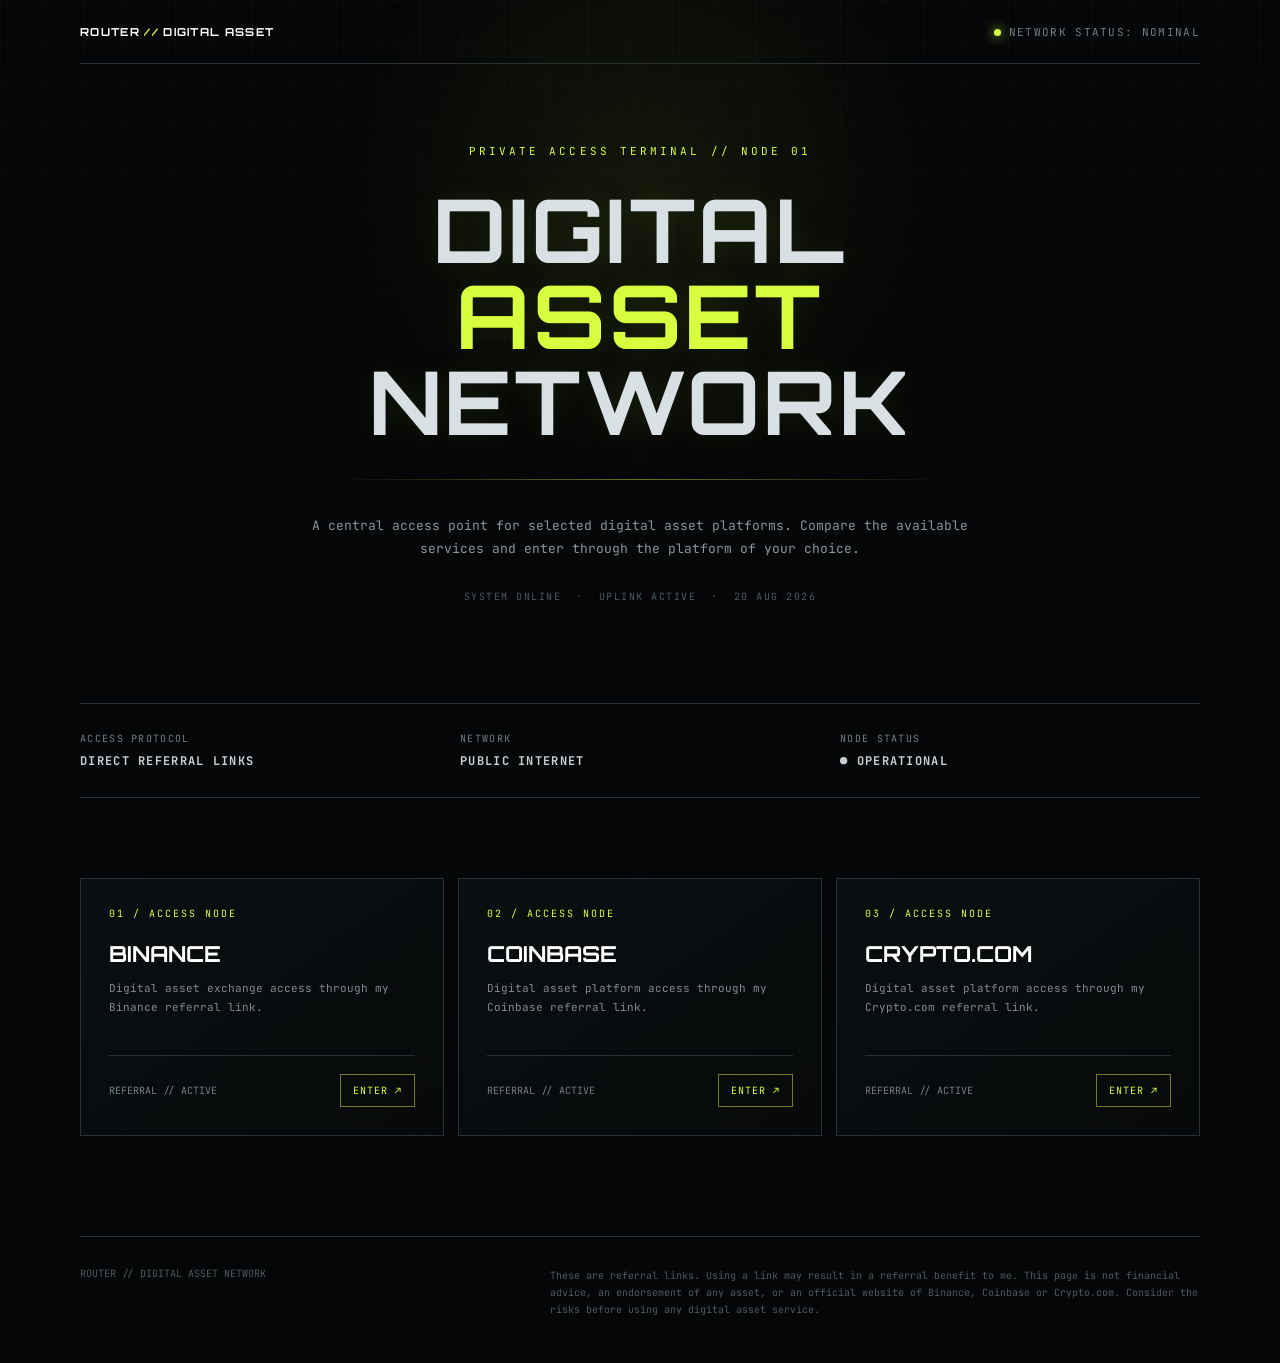
==== crypto/index.html @ 9e7811d7 "Add futuristic digital asset referral terminal" ====
<!doctype html>
<html lang="en">
<head>
<meta charset="utf-8">
<meta name="viewport" content="width=device-width, initial-scale=1">
<meta name="theme-color" content="#050607">
<meta name="description" content="Digital asset access terminal. Referral links for Binance, Coinbase and Crypto.com.">
<title>DIGITAL ASSET // ACCESS TERMINAL</title>
<style>
@import url('https://fonts.googleapis.com/css2?family=JetBrains+Mono:wght@400;500;600;700&family=Orbitron:wght@500;600;700;800&display=swap');
:root{--bg:#050607;--panel:#0a0d0f;--line:#263238;--text:#d9e0e3;--muted:#718087;--accent:#d7ff3f;--accent2:#8fa62b;--warn:#ffb000}
*{box-sizing:border-box}html{scroll-behavior:smooth}body{margin:0;background:var(--bg);color:var(--text);font-family:'JetBrains Mono',monospace;min-height:100vh;overflow-x:hidden}
body:before{content:"";position:fixed;inset:0;pointer-events:none;background-image:linear-gradient(rgba(255,255,255,.025) 1px,transparent 1px),linear-gradient(90deg,rgba(255,255,255,.025) 1px,transparent 1px);background-size:42px 42px;mask-image:linear-gradient(to bottom,black,transparent 85%);z-index:-2}
body:after{content:"";position:fixed;inset:0;pointer-events:none;background:radial-gradient(circle at 50% 20%,rgba(215,255,63,.07),transparent 32%),linear-gradient(90deg,transparent 49.9%,rgba(215,255,63,.025) 50%,transparent 50.1%);z-index:-1}
.wrap{width:min(1120px,calc(100% - 36px));margin:auto}.top{height:64px;border-bottom:1px solid var(--line);display:flex;align-items:center;justify-content:space-between;font-size:11px;letter-spacing:.12em}.brand{font-family:Orbitron,sans-serif;font-weight:700;color:#fff}.brand b{color:var(--accent)}.status{color:var(--muted)}.status i{display:inline-block;width:7px;height:7px;background:var(--accent);box-shadow:0 0 12px var(--accent);border-radius:50%;margin-right:8px}
.hero{min-height:610px;display:grid;place-items:center;text-align:center;position:relative;padding:80px 0 70px}.eyebrow{font-size:11px;color:var(--accent);letter-spacing:.28em;margin-bottom:28px}.hero h1{font-family:Orbitron,sans-serif;font-size:clamp(38px,8vw,88px);line-height:.98;letter-spacing:.03em;margin:0;text-shadow:0 0 30px rgba(215,255,63,.09)}.hero h1 span{color:var(--accent)}.hero p{max-width:690px;margin:30px auto;color:#89969c;line-height:1.8;font-size:13px}.coords{font-size:10px;color:#4d5b61;letter-spacing:.15em;margin:30px 0}.scan{height:1px;background:linear-gradient(90deg,transparent,var(--accent),transparent);opacity:.45;margin:34px auto;width:min(650px,90%);animation:pulse 3s infinite}@keyframes pulse{50%{opacity:.15}}
.grid{display:grid;grid-template-columns:repeat(3,1fr);gap:14px;padding:20px 0 100px}.card{position:relative;background:linear-gradient(145deg,#0b0f11,#07090a);border:1px solid var(--line);padding:28px;min-height:235px;transition:.25s}.card:hover{border-color:#66722b;transform:translateY(-3px);box-shadow:0 12px 40px rgba(0,0,0,.4)}.num{font-size:10px;color:var(--accent);letter-spacing:.2em}.card h2{font-family:Orbitron,sans-serif;font-size:22px;margin:20px 0 12px;color:#fff}.card p{font-size:11px;line-height:1.7;color:#7f8c92;min-height:56px}.access{display:flex;justify-content:space-between;align-items:center;border-top:1px solid var(--line);padding-top:18px;margin-top:20px;font-size:10px;color:var(--muted)}a{color:inherit;text-decoration:none}.button{border:1px solid #6f7d29;color:var(--accent);padding:9px 12px;letter-spacing:.1em}.button:hover{background:var(--accent);color:#050607}
.panel{border-top:1px solid var(--line);border-bottom:1px solid var(--line);padding:28px 0;margin-bottom:60px;display:grid;grid-template-columns:1fr 1fr 1fr;gap:20px}.metric{font-size:10px;color:var(--muted);letter-spacing:.13em}.metric strong{display:block;color:#c8d0d4;font-size:12px;margin-top:8px}.footer{border-top:1px solid var(--line);padding:30px 0 45px;color:#4e5b60;font-size:10px;display:flex;justify-content:space-between;gap:20px}.disclosure{max-width:650px;line-height:1.7}.mark{color:var(--accent)}
@media(max-width:760px){.grid{grid-template-columns:1fr}.panel{grid-template-columns:1fr 1fr}.hero{min-height:540px}.top{font-size:9px}.status{display:none}.footer{display:block}.footer .disclosure{margin-top:18px}}
</style>
</head>
<body>
<header class="top wrap"><div class="brand">ROUTER <b>//</b> DIGITAL ASSET</div><div class="status"><i></i>NETWORK STATUS: NOMINAL</div></header>
<main class="wrap">
<section class="hero">
<div>
<div class="eyebrow">PRIVATE ACCESS TERMINAL // NODE 01</div>
<h1>DIGITAL<br><span>ASSET</span><br>NETWORK</h1>
<div class="scan"></div>
<p>A central access point for selected digital asset platforms. Compare the available services and enter through the platform of your choice.</p>
<div class="coords">SYSTEM ONLINE &nbsp;·&nbsp; UPLINK ACTIVE &nbsp;·&nbsp; 20 AUG 2026</div>
</div>
</section>
<section class="panel">
<div class="metric">ACCESS PROTOCOL<strong>DIRECT REFERRAL LINKS</strong></div>
<div class="metric">NETWORK<strong>PUBLIC INTERNET</strong></div>
<div class="metric">NODE STATUS<strong class="mark">● OPERATIONAL</strong></div>
</section>
<section class="grid">
<article class="card">
<div class="num">01 / ACCESS NODE</div><h2>BINANCE</h2><p>Digital asset exchange access through my Binance referral link.</p>
<div class="access"><span>REFERRAL // ACTIVE</span><a class="button" href="https://www.binance.com/activity/referral-entry/CPA?ref=CPA_00JMQBCCFX&utm_medium=app_share_link_sms" target="_blank" rel="noopener noreferrer">ENTER ↗</a></div>
</article>
<article class="card">
<div class="num">02 / ACCESS NODE</div><h2>COINBASE</h2><p>Digital asset platform access through my Coinbase referral link.</p>
<div class="access"><span>REFERRAL // ACTIVE</span><a class="button" href="https://advanced.coinbase.com/join/TUW326E" target="_blank" rel="noopener noreferrer">ENTER ↗</a></div>
</article>
<article class="card">
<div class="num">03 / ACCESS NODE</div><h2>CRYPTO.COM</h2><p>Digital asset platform access through my Crypto.com referral link.</p>
<div class="access"><span>REFERRAL // ACTIVE</span><a class="button" href="https://crypto.com/app/unr50dyp0c" target="_blank" rel="noopener noreferrer">ENTER ↗</a></div>
</article>
</section>
</main>
<footer class="footer wrap"><div>ROUTER // DIGITAL ASSET NETWORK</div><div class="disclosure">These are referral links. Using a link may result in a referral benefit to me. This page is not financial advice, an endorsement of any asset, or an official website of Binance, Coinbase or Crypto.com. Consider the risks before using any digital asset service.</div></footer>
</body>
</html>
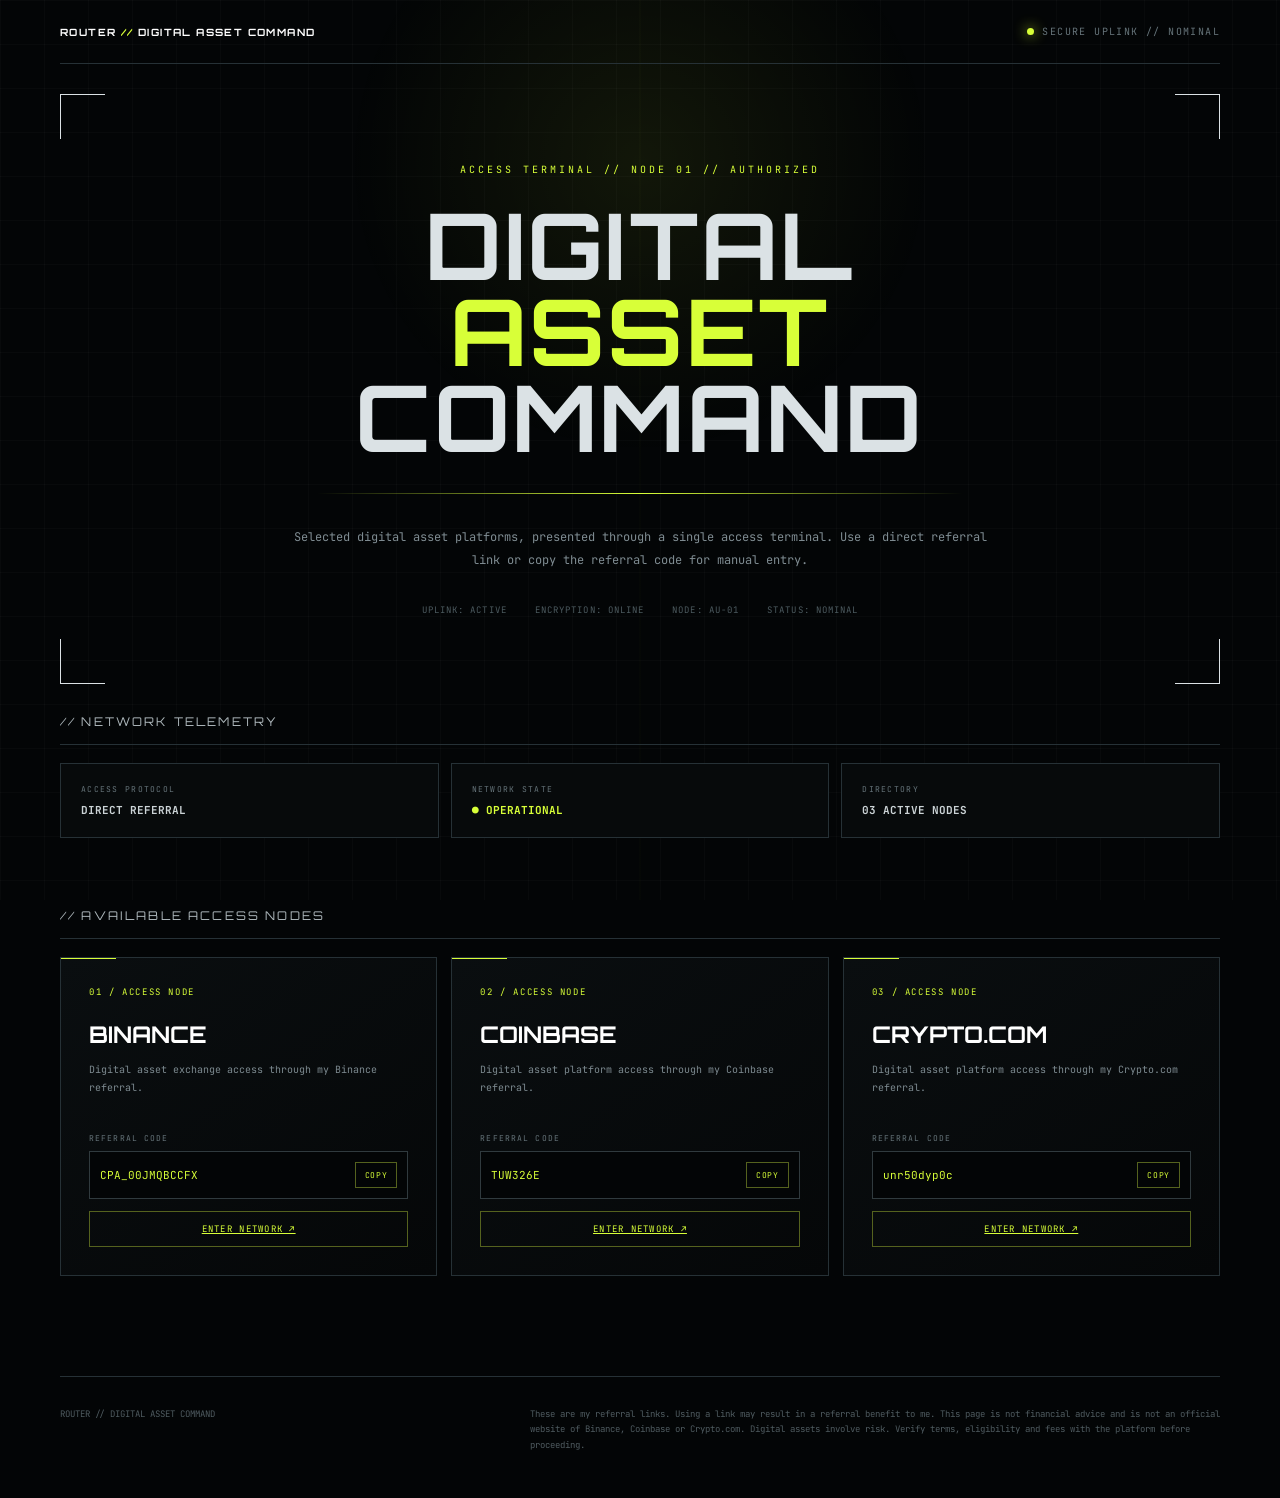
==== commit ca248da9: "Upgrade crypto terminal HUD and add copyable referral codes" ====
--- a/crypto/index.html
+++ b/crypto/index.html
@@ -1,56 +1,4 @@
-<!doctype html>
-<html lang="en">
-<head>
-<meta charset="utf-8">
-<meta name="viewport" content="width=device-width, initial-scale=1">
-<meta name="theme-color" content="#050607">
-<meta name="description" content="Digital asset access terminal. Referral links for Binance, Coinbase and Crypto.com.">
-<title>DIGITAL ASSET // ACCESS TERMINAL</title>
-<style>
+<!doctype html><html lang="en"><head><meta charset="utf-8"><meta name="viewport" content="width=device-width,initial-scale=1"><meta name="theme-color" content="#030506"><meta name="description" content="Digital asset access terminal and referral codes."><title>ROUTER // DIGITAL ASSET COMMAND</title><style>
 @import url('https://fonts.googleapis.com/css2?family=JetBrains+Mono:wght@400;500;600;700&family=Orbitron:wght@500;600;700;800&display=swap');
-:root{--bg:#050607;--panel:#0a0d0f;--line:#263238;--text:#d9e0e3;--muted:#718087;--accent:#d7ff3f;--accent2:#8fa62b;--warn:#ffb000}
-*{box-sizing:border-box}html{scroll-behavior:smooth}body{margin:0;background:var(--bg);color:var(--text);font-family:'JetBrains Mono',monospace;min-height:100vh;overflow-x:hidden}
-body:before{content:"";position:fixed;inset:0;pointer-events:none;background-image:linear-gradient(rgba(255,255,255,.025) 1px,transparent 1px),linear-gradient(90deg,rgba(255,255,255,.025) 1px,transparent 1px);background-size:42px 42px;mask-image:linear-gradient(to bottom,black,transparent 85%);z-index:-2}
-body:after{content:"";position:fixed;inset:0;pointer-events:none;background:radial-gradient(circle at 50% 20%,rgba(215,255,63,.07),transparent 32%),linear-gradient(90deg,transparent 49.9%,rgba(215,255,63,.025) 50%,transparent 50.1%);z-index:-1}
-.wrap{width:min(1120px,calc(100% - 36px));margin:auto}.top{height:64px;border-bottom:1px solid var(--line);display:flex;align-items:center;justify-content:space-between;font-size:11px;letter-spacing:.12em}.brand{font-family:Orbitron,sans-serif;font-weight:700;color:#fff}.brand b{color:var(--accent)}.status{color:var(--muted)}.status i{display:inline-block;width:7px;height:7px;background:var(--accent);box-shadow:0 0 12px var(--accent);border-radius:50%;margin-right:8px}
-.hero{min-height:610px;display:grid;place-items:center;text-align:center;position:relative;padding:80px 0 70px}.eyebrow{font-size:11px;color:var(--accent);letter-spacing:.28em;margin-bottom:28px}.hero h1{font-family:Orbitron,sans-serif;font-size:clamp(38px,8vw,88px);line-height:.98;letter-spacing:.03em;margin:0;text-shadow:0 0 30px rgba(215,255,63,.09)}.hero h1 span{color:var(--accent)}.hero p{max-width:690px;margin:30px auto;color:#89969c;line-height:1.8;font-size:13px}.coords{font-size:10px;color:#4d5b61;letter-spacing:.15em;margin:30px 0}.scan{height:1px;background:linear-gradient(90deg,transparent,var(--accent),transparent);opacity:.45;margin:34px auto;width:min(650px,90%);animation:pulse 3s infinite}@keyframes pulse{50%{opacity:.15}}
-.grid{display:grid;grid-template-columns:repeat(3,1fr);gap:14px;padding:20px 0 100px}.card{position:relative;background:linear-gradient(145deg,#0b0f11,#07090a);border:1px solid var(--line);padding:28px;min-height:235px;transition:.25s}.card:hover{border-color:#66722b;transform:translateY(-3px);box-shadow:0 12px 40px rgba(0,0,0,.4)}.num{font-size:10px;color:var(--accent);letter-spacing:.2em}.card h2{font-family:Orbitron,sans-serif;font-size:22px;margin:20px 0 12px;color:#fff}.card p{font-size:11px;line-height:1.7;color:#7f8c92;min-height:56px}.access{display:flex;justify-content:space-between;align-items:center;border-top:1px solid var(--line);padding-top:18px;margin-top:20px;font-size:10px;color:var(--muted)}a{color:inherit;text-decoration:none}.button{border:1px solid #6f7d29;color:var(--accent);padding:9px 12px;letter-spacing:.1em}.button:hover{background:var(--accent);color:#050607}
-.panel{border-top:1px solid var(--line);border-bottom:1px solid var(--line);padding:28px 0;margin-bottom:60px;display:grid;grid-template-columns:1fr 1fr 1fr;gap:20px}.metric{font-size:10px;color:var(--muted);letter-spacing:.13em}.metric strong{display:block;color:#c8d0d4;font-size:12px;margin-top:8px}.footer{border-top:1px solid var(--line);padding:30px 0 45px;color:#4e5b60;font-size:10px;display:flex;justify-content:space-between;gap:20px}.disclosure{max-width:650px;line-height:1.7}.mark{color:var(--accent)}
-@media(max-width:760px){.grid{grid-template-columns:1fr}.panel{grid-template-columns:1fr 1fr}.hero{min-height:540px}.top{font-size:9px}.status{display:none}.footer{display:block}.footer .disclosure{margin-top:18px}}
-</style>
-</head>
-<body>
-<header class="top wrap"><div class="brand">ROUTER <b>//</b> DIGITAL ASSET</div><div class="status"><i></i>NETWORK STATUS: NOMINAL</div></header>
-<main class="wrap">
-<section class="hero">
-<div>
-<div class="eyebrow">PRIVATE ACCESS TERMINAL // NODE 01</div>
-<h1>DIGITAL<br><span>ASSET</span><br>NETWORK</h1>
-<div class="scan"></div>
-<p>A central access point for selected digital asset platforms. Compare the available services and enter through the platform of your choice.</p>
-<div class="coords">SYSTEM ONLINE &nbsp;·&nbsp; UPLINK ACTIVE &nbsp;·&nbsp; 20 AUG 2026</div>
-</div>
-</section>
-<section class="panel">
-<div class="metric">ACCESS PROTOCOL<strong>DIRECT REFERRAL LINKS</strong></div>
-<div class="metric">NETWORK<strong>PUBLIC INTERNET</strong></div>
-<div class="metric">NODE STATUS<strong class="mark">● OPERATIONAL</strong></div>
-</section>
-<section class="grid">
-<article class="card">
-<div class="num">01 / ACCESS NODE</div><h2>BINANCE</h2><p>Digital asset exchange access through my Binance referral link.</p>
-<div class="access"><span>REFERRAL // ACTIVE</span><a class="button" href="https://www.binance.com/activity/referral-entry/CPA?ref=CPA_00JMQBCCFX&utm_medium=app_share_link_sms" target="_blank" rel="noopener noreferrer">ENTER ↗</a></div>
-</article>
-<article class="card">
-<div class="num">02 / ACCESS NODE</div><h2>COINBASE</h2><p>Digital asset platform access through my Coinbase referral link.</p>
-<div class="access"><span>REFERRAL // ACTIVE</span><a class="button" href="https://advanced.coinbase.com/join/TUW326E" target="_blank" rel="noopener noreferrer">ENTER ↗</a></div>
-</article>
-<article class="card">
-<div class="num">03 / ACCESS NODE</div><h2>CRYPTO.COM</h2><p>Digital asset platform access through my Crypto.com referral link.</p>
-<div class="access"><span>REFERRAL // ACTIVE</span><a class="button" href="https://crypto.com/app/unr50dyp0c" target="_blank" rel="noopener noreferrer">ENTER ↗</a></div>
-</article>
-</section>
-</main>
-<footer class="footer wrap"><div>ROUTER // DIGITAL ASSET NETWORK</div><div class="disclosure">These are referral links. Using a link may result in a referral benefit to me. This page is not financial advice, an endorsement of any asset, or an official website of Binance, Coinbase or Crypto.com. Consider the risks before using any digital asset service.</div></footer>
-</body>
-</html>
+:root{--bg:#030506;--panel:#080c0e;--line:#263136;--text:#dbe2e5;--muted:#66747a;--green:#d8ff38;--green2:#728a17;--amber:#ffb000}*{box-sizing:border-box}html{scroll-behavior:smooth}body{margin:0;background:var(--bg);color:var(--text);font-family:'JetBrains Mono',monospace;overflow-x:hidden}body:before{content:"";position:fixed;inset:0;z-index:-3;background:linear-gradient(rgba(255,255,255,.022) 1px,transparent 1px),linear-gradient(90deg,rgba(255,255,255,.022) 1px,transparent 1px);background-size:44px 44px}body:after{content:"";position:fixed;inset:0;z-index:-2;pointer-events:none;background:radial-gradient(circle at 50% 18%,rgba(216,255,56,.075),transparent 30%),linear-gradient(90deg,transparent 49.9%,rgba(216,255,56,.025) 50%,transparent 50.1%)}.wrap{width:min(1160px,calc(100% - 36px));margin:auto}.top{height:64px;border-bottom:1px solid var(--line);display:flex;align-items:center;justify-content:space-between;font-size:10px;letter-spacing:.14em}.brand{font-family:Orbitron,sans-serif;font-weight:700;color:#fff}.brand b,.green{color:var(--green)}.status{color:var(--muted)}.dot{display:inline-block;width:7px;height:7px;border-radius:50%;background:var(--green);box-shadow:0 0 13px var(--green);margin-right:8px}.hero{min-height:650px;display:grid;place-items:center;text-align:center;position:relative;padding:75px 0}.eyebrow{color:var(--green);font-size:10px;letter-spacing:.3em;margin-bottom:26px}.hero h1{font-family:Orbitron,sans-serif;font-size:clamp(40px,8vw,92px);line-height:.94;margin:0;letter-spacing:.025em}.hero h1 span{color:var(--green)}.hero p{max-width:720px;margin:32px auto;color:#7f8c92;font-size:12px;line-height:1.9}.scan{width:min(680px,90%);height:1px;margin:32px auto;background:linear-gradient(90deg,transparent,var(--green),transparent);animation:pulse 2.7s infinite}@keyframes pulse{50%{opacity:.18}}.telemetry{display:flex;justify-content:center;gap:28px;flex-wrap:wrap;color:#4d5b60;font-size:9px;letter-spacing:.12em}.hud{position:absolute;width:100%;height:100%;pointer-events:none}.corner{position:absolute;width:45px;height:45px;border-color:#364146}.tl{top:30px;left:0;border-top:1px solid;border-left:1px solid}.tr{top:30px;right:0;border-top:1px solid;border-right:1px solid}.bl{bottom:30px;left:0;border-bottom:1px solid;border-left:1px solid}.br{bottom:30px;right:0;border-bottom:1px solid;border-right:1px solid}.section-title{font-family:Orbitron,sans-serif;font-size:12px;letter-spacing:.18em;color:#aeb8bc;border-bottom:1px solid var(--line);padding-bottom:15px;margin-bottom:18px}.network{display:grid;grid-template-columns:repeat(3,1fr);gap:12px;margin:0 0 70px}.metric{border:1px solid var(--line);background:#070a0b;padding:20px}.metric small{display:block;color:var(--muted);font-size:8px;letter-spacing:.16em}.metric strong{display:block;margin-top:9px;font-size:11px;color:#cbd3d6}.node{color:var(--green)!important}.cards{display:grid;grid-template-columns:repeat(3,1fr);gap:14px;padding:0 0 100px}.card{position:relative;background:linear-gradient(145deg,#0a0e10,#050708);border:1px solid var(--line);padding:28px;min-height:305px;overflow:hidden;transition:.25s}.card:before{content:"";position:absolute;top:0;left:0;width:55px;height:1px;background:var(--green)}.card:hover{transform:translateY(-4px);border-color:#65752a;box-shadow:0 18px 50px rgba(0,0,0,.45)}.num{color:var(--green);font-size:9px;letter-spacing:.18em}.card h2{font-family:Orbitron,sans-serif;font-size:23px;margin:22px 0 12px;color:#fff}.card p{font-size:10px;line-height:1.75;color:#7d8a90;min-height:52px}.code-label{font-size:8px;color:var(--muted);letter-spacing:.14em;margin-top:20px}.codebox{display:flex;align-items:center;gap:8px;margin-top:8px;border:1px solid #303a3e;background:#030506;padding:10px}.code{font-size:11px;color:#d8ff38;word-break:break-all;flex:1}.copy{cursor:pointer;border:1px solid #55621e;background:transparent;color:var(--green);padding:7px 9px;font-family:inherit;font-size:8px;letter-spacing:.08em}.copy:hover{background:var(--green);color:#030506}.enter{display:block;text-align:center;border:1px solid #55621e;color:var(--green);padding:11px;margin-top:12px;font-size:9px;letter-spacing:.14em}.enter:hover{background:var(--green);color:#030506}.footer{border-top:1px solid var(--line);padding:30px 0 45px;display:flex;justify-content:space-between;gap:30px;color:#4f5b60;font-size:9px;line-height:1.7}.disclosure{max-width:690px}@media(max-width:780px){.network,.cards{grid-template-columns:1fr}.hero{min-height:580px}.status{display:none}.footer{display:block}.disclosure{margin-top:18px}}
+</style></head><body><header class="top wrap"><div class="brand">ROUTER <b>//</b> DIGITAL ASSET COMMAND</div><div class="status"><span class="dot"></span>SECURE UPLINK // NOMINAL</div></header><main class="wrap"><section class="hero"><div class="hud"><i class="corner tl"></i><i class="corner tr"></i><i class="corner bl"></i><i class="corner br"></i></div><div><div class="eyebrow">ACCESS TERMINAL // NODE 01 // AUTHORIZED</div><h1>DIGITAL<br><span>ASSET</span><br>COMMAND</h1><div class="scan"></div><p>Selected digital asset platforms, presented through a single access terminal. Use a direct referral link or copy the referral code for manual entry.</p><div class="telemetry"><span>UPLINK: ACTIVE</span><span>ENCRYPTION: ONLINE</span><span>NODE: AU-01</span><span>STATUS: NOMINAL</span></div></div></section><div class="section-title">// NETWORK TELEMETRY</div><section class="network"><div class="metric"><small>ACCESS PROTOCOL</small><strong>DIRECT REFERRAL</strong></div><div class="metric"><small>NETWORK STATE</small><strong class="node">● OPERATIONAL</strong></div><div class="metric"><small>DIRECTORY</small><strong>03 ACTIVE NODES</strong></div></section><div class="section-title">// AVAILABLE ACCESS NODES</div><section class="cards"><article class="card"><div class="num">01 / ACCESS NODE</div><h2>BINANCE</h2><p>Digital asset exchange access through my Binance referral.</p><div class="code-label">REFERRAL CODE</div><div class="codebox"><span class="code">CPA_00JMQBCCFX</span><button class="copy" onclick="copyCode('CPA_00JMQBCCFX',this)">COPY</button></div><a class="enter" href="https://www.binance.com/activity/referral-entry/CPA?ref=CPA_00JMQBCCFX&utm_medium=app_share_link_sms" target="_blank" rel="noopener noreferrer">ENTER NETWORK ↗</a></article><article class="card"><div class="num">02 / ACCESS NODE</div><h2>COINBASE</h2><p>Digital asset platform access through my Coinbase referral.</p><div class="code-label">REFERRAL CODE</div><div class="codebox"><span class="code">TUW326E</span><button class="copy" onclick="copyCode('TUW326E',this)">COPY</button></div><a class="enter" href="https://advanced.coinbase.com/join/TUW326E" target="_blank" rel="noopener noreferrer">ENTER NETWORK ↗</a></article><article class="card"><div class="num">03 / ACCESS NODE</div><h2>CRYPTO.COM</h2><p>Digital asset platform access through my Crypto.com referral.</p><div class="code-label">REFERRAL CODE</div><div class="codebox"><span class="code">unr50dyp0c</span><button class="copy" onclick="copyCode('unr50dyp0c',this)">COPY</button></div><a class="enter" href="https://crypto.com/app/unr50dyp0c" target="_blank" rel="noopener noreferrer">ENTER NETWORK ↗</a></article></section></main><footer class="footer wrap"><div>ROUTER // DIGITAL ASSET COMMAND</div><div class="disclosure">These are my referral links. Using a link may result in a referral benefit to me. This page is not financial advice and is not an official website of Binance, Coinbase or Crypto.com. Digital assets involve risk. Verify terms, eligibility and fees with the platform before proceeding.</div></footer><script>function copyCode(code,btn){navigator.clipboard.writeText(code).then(()=>{const old=btn.textContent;btn.textContent='COPIED';setTimeout(()=>btn.textContent=old,1400)}).catch(()=>{btn.textContent='COPY FAILED';setTimeout(()=>btn.textContent='COPY',1400)})}</script></body></html>
